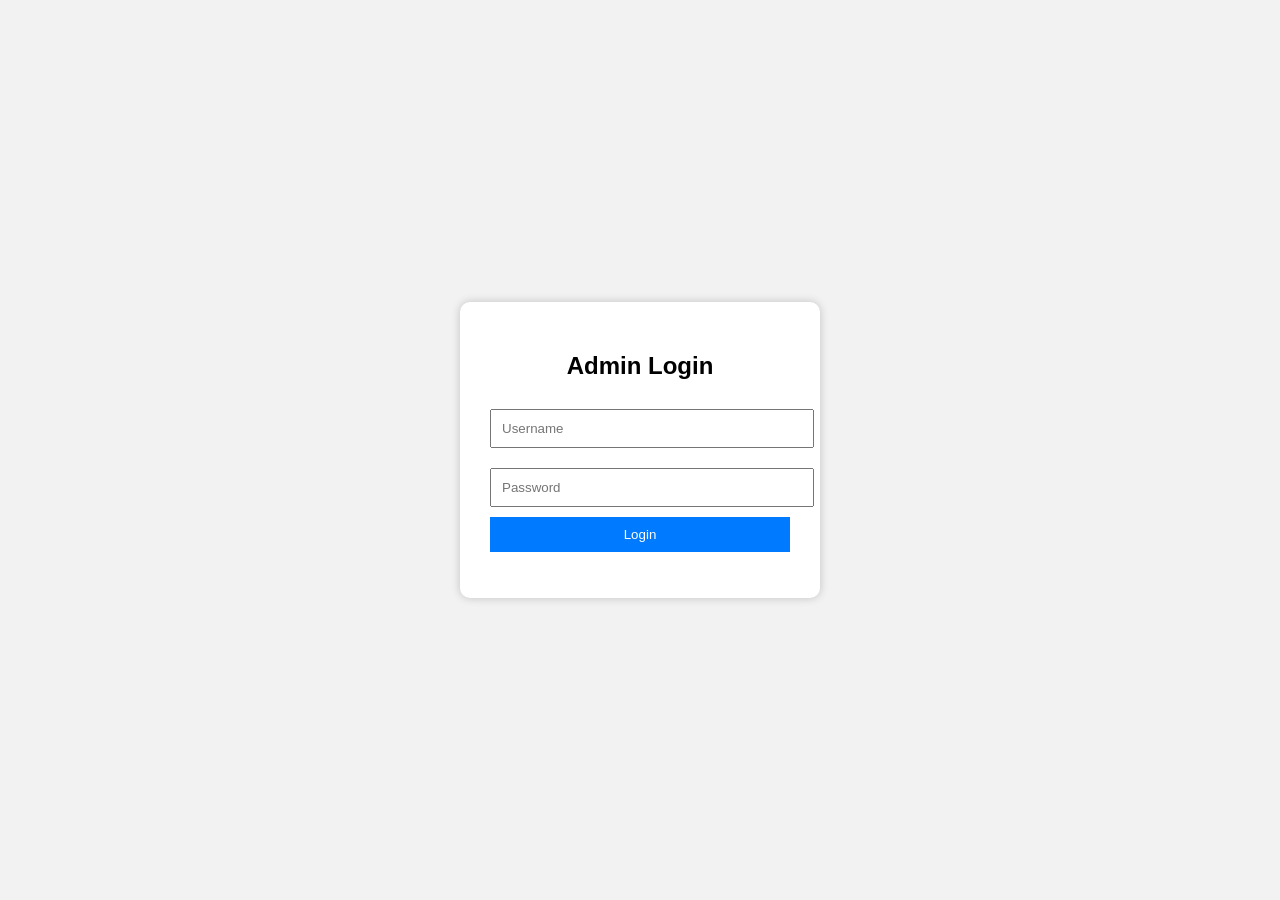
==== backup.html @ 8e874106 "Added backup and recovery system for CMS data" ====
<!DOCTYPE html>
<html lang="en">

<head>

<meta charset="UTF-8">

<title>Backup - CMS</title>

<link rel="stylesheet" href="css/style.css">
<link rel="stylesheet" href="css/backup.css">

</head>


<body>


<div class="container">


<div class="sidebar">

<h2>CMS</h2>

<a href="dashboard.html">Dashboard</a>
<a href="customers.html">Customers</a>
<a href="installments.html">Installments</a>
<a href="major-sheet.html">Major Sheet</a>
<a href="reports.html">Reports</a>
<a href="branches.html">Branches</a>
<a href="cleared.html">Cleared</a>
<a href="history.html">History</a>
<a href="backup.html">Backup</a>


</div>



<div class="main">


<div class="topbar">

<h3>Backup & Recovery</h3>

<button class="logout-btn" onclick="logout()">
Logout
</button>

</div>



<h2>Data Backup</h2>


<button onclick="backupData()">
Download Backup
</button>



<h2>Restore Data</h2>


<input type="file" id="restoreFile">


<button onclick="restoreData()">
Restore Backup
</button>

<p id="message"></p>
</div>
</div>
<script src="script.js"></script>
<script src="js/auth.js"></script>
<script src="js/backup.js"></script>
</body>

</html>
---- css/style.css ----
/*========== Logout Button ==========*/

.logout-btn{
    display:block;
    margin:0;
    padding:8px 18px;
    background:#dc3545;
    color:white;
    border:none;
    border-radius:5px;
    cursor:pointer;
    font-size:14px;
}

.logout-btn:hover{
    background:#b02a37;
}

.topbar{
    display:flex;
    justify-content:space-between;
    align-items:center;
    background:white;
    padding:10px 20px;
    margin-bottom:20px;
}
/*========== Side Bar ==========*/

/*========== Layout ==========*/

.container{
    display:flex;
    min-height:100vh;
}


/*========== Sidebar ==========*/

.sidebar{
    width:220px;
    min-height:100vh;
    background:#111;
    color:white;
    padding:20px;
    box-sizing:border-box;
    flex-shrink:0;
}

.sidebar a{
    display:block;
    color:white;
    text-decoration:none;
    margin:15px 0;
}

.sidebar a:hover{
    color:#00ff88;
}

/*========== Main Content ==========*/

.main{
    flex:1;
    padding:20px;
    overflow-x:auto;
}
---- css/backup.css ----
.main button{
padding:10px 20px;
background:#111;
color:white;
border:none;
cursor:pointer;
margin:10px;

}

.main button:hover{
background:green;
}

#restoreFile{
margin:20px;
}
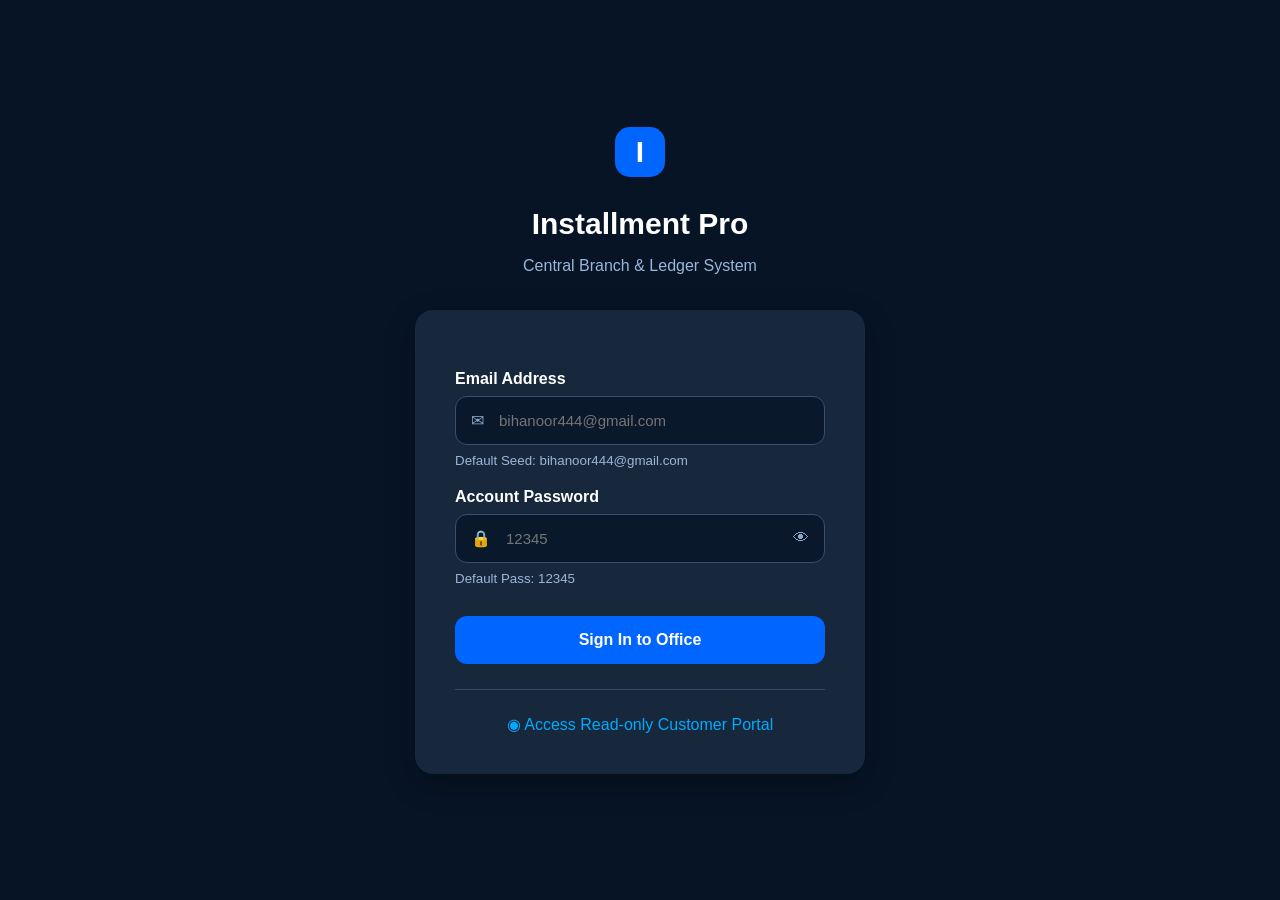
==== commit 9b853c72: "Revamped complete CMS frontend with consistent styling, responsive layout, and improved functionalit" ====
--- a/backup.html
+++ b/backup.html
@@ -11,70 +11,60 @@
 <link rel="stylesheet" href="css/backup.css">
 
 </head>
+<body>
+    <button class="hamburger" onclick="toggleSidebar()">☰</button>
+    <div class="layout">
+<aside class="sidebar" id="sidebar">
+   
+    <div class="logo">
+        <div class="logo-icon">I</div>
+        <button class="close-btn" onclick="closeSidebar()">✕</button>
+        <div>
+        <h3>Installment Pro</h3>
+        <p>Central Management</p>
+        </div>
+    </div>
+    <div class="profile">
+        <h4 id="userRole">Super Admin</h4>
+        <p> Administrator</p>
+        <span class="connected">● Connected</span>
+    </div>
+    <nav>
+
+        <a href="dashboard.html">▦ Dashboard</a>
+        <a href="customers.html">♙ Customer Profiles</a>
+        <a href="installments.html">💳 Installments</a>
+        <a href="major-sheet.html"> ▣ Major Ledger</a>
+        <a href="reports.html">📊 Reports</a>
+        <a href="branches.html"> ⚯ Branch Control</a>
+        <a href="cleared.html">✓ Cleared Accounts</a>
+        <a href="history.html">◉ Security & Audits</a>
+        <a class="active" href="backup.html"> 💾 Backup</a>
+        <a href="customer-portal.html">👤 Customer Portal</a>
+    </nav>
+    <button class="signout-btn" onclick="logout()">↪ Sign Out</button>
+</aside>
+
+<main class="main">
 
 
-<body>
+<div class="backup-card">
+<h2>💾 Data Backup</h2>
 
+<p>Download complete system data backup.</p>
+<button onclick="backupData()">Download Backup</button>
 
-<div class="container">
-
-
-<div class="sidebar">
-
-<h2>CMS</h2>
-
-<a href="dashboard.html">Dashboard</a>
-<a href="customers.html">Customers</a>
-<a href="installments.html">Installments</a>
-<a href="major-sheet.html">Major Sheet</a>
-<a href="reports.html">Reports</a>
-<a href="branches.html">Branches</a>
-<a href="cleared.html">Cleared</a>
-<a href="history.html">History</a>
-<a href="backup.html">Backup</a>
-
+<hr>
+<h2>♻ Restore Data</h2>
+<p>Upload previous backup file.</p>
+<input type="file" id="restoreFile">
+<button onclick="restoreData()">Restore Backup</button>
+<p id="message"></p>
 
 </div>
-
-
-
-<div class="main">
-
-
-<div class="topbar">
-
-<h3>Backup & Recovery</h3>
-
-<button class="logout-btn" onclick="logout()">
-Logout
-</button>
-
+</main>
 </div>
-
-
-
-<h2>Data Backup</h2>
-
-
-<button onclick="backupData()">
-Download Backup
-</button>
-
-
-
-<h2>Restore Data</h2>
-
-
-<input type="file" id="restoreFile">
-
-
-<button onclick="restoreData()">
-Restore Backup
-</button>
-
-<p id="message"></p>
-</div>
-</div>
+<script src="js/sidebar.js"></script>
 <script src="script.js"></script>
 <script src="js/auth.js"></script>
 <script src="js/backup.js"></script>
--- a/css/style.css
+++ b/css/style.css
@@ -1,67 +1,220 @@
+*{
+    margin:0;
+    padding:0;
+    box-sizing:border-box;
+    font-family:Arial, Helvetica, sans-serif;
+}
+body{
+    background:#f5f8fc;
+}
+.layout,.container{
+    display:flex;
+    min-height:100vh;
+}
+.sidebar{
+    width:230px;
+    min-height:100vh;
+    background:white;
+    border-right:1px solid #ddd;
+    padding:20px 0;
+    display:flex;
+    flex-direction:column;
+    flex-shrink:2;
+}
+.logo{
+    display:flex;
+    align-items:center;
+    gap:12px;
+    padding:0 20px 20px;
+    border-bottom:1px solid #eee;
+}
+.logo-icon{
+    width:38px;
+    height:38px;
+    background:#3d40ce;
+    color:white;
+    display:flex;
+    align-items:center;
+    justify-content:center;
+    border-radius:10px;
+    font-weight:bold;
+    font-size:20px;
+}
+.logo h3{
+    font-size:17px;
+}
+.logo p{
+    color:#888;
+    font-size:12px;
+}
+.profile,.profile-card{
+    margin:15px;
+    padding:15px;
+    background:#f8fafc;
+    border-radius:12px;
+    border:1px solid #e5e7eb;
+}
+.profile p,.profile-card p{
+    color:#777;
+    margin:5px 0;
+}
+.connected{
+    color:#00a86b;
+}
+.sidebar nav{
+    flex:1;
+}
+.sidebar nav a{
+    display:block;
+    text-decoration:none;
+    color:#344767;
+    padding:12px 20px;
+    margin:5px 12px;
+    border-radius:10px;
+    font-size:14px;
+}
+.sidebar nav a:hover{
+    background:#edf4ff;
+    color:#3d40ce;
+}
+.sidebar nav .active{
+    background:#3d40ce;
+    color:white;
+}
+.signout-btn,.logout{
+    margin:20px;
+    padding:12px;
+    border:none;
+    background:white;
+    color:#dc3545;
+    cursor:pointer;
+    text-align:left;
+    border-radius:8px;
+    font-size:15px;
+}
+.signout-btn:hover,.logout:hover{
+    background:#ffe5e5;
+}
+.main{
+    flex:1;
+    padding:30px;
+    overflow:auto;
+}
+@media(max-width:900px){
+.sidebar{
+    width:200px;
+}
+}
+@media(max-width:700px){
+.layout,.container{
+    flex-direction:column;
+}
+.sidebar{
+    width:100%;
+    min-height:auto;
+}
+.main{
+    padding:15px;
+}
+}
+/* ================= HAMBURGER ================= */
 
-/*========== Logout Button ==========*/
+.hamburger{
+display:none;
+position:fixed;
+top:15px;
+left:15px;
+z-index:2000;
+background:#3d40ce;
+color:white;
+border:none;
+font-size:24px;
+padding:8px 12px;
+border-radius:8px;
+cursor:pointer;
+}
+/* ================= MOBILE SIDEBAR ================= */
 
-.logout-btn{
-    display:block;
-    margin:0;
-    padding:8px 18px;
-    background:#dc3545;
-    color:white;
-    border:none;
-    border-radius:5px;
-    cursor:pointer;
-    font-size:14px;
-}
+@media(max-width:700px){
+.hamburger{
+display:block;
+}
+.sidebar{
+position:fixed;
+left:-260px;
+top:0;
+height:100vh;
+z-index:1500;
+transition:0.3s;
+box-shadow:5px 0 15px rgba(0,0,0,0.2);
+}
+.sidebar.active{
+left:0;
+}
+.main{
+padding-top:70px;
+}
+.container,.layout{
+display:block;
+}
+}
+/* ================= MOBILE SIDEBAR ================= */
 
-.logout-btn:hover{
-    background:#b02a37;
-}
-
-.topbar{
-    display:flex;
-    justify-content:space-between;
-    align-items:center;
-    background:white;
-    padding:10px 20px;
-    margin-bottom:20px;
-}
-/*========== Side Bar ==========*/
-
-/*========== Layout ==========*/
-
-.container{
-    display:flex;
-    min-height:100vh;
-}
-
-
-/*========== Sidebar ==========*/
-
-.sidebar{
-    width:220px;
-    min-height:100vh;
-    background:#111;
-    color:white;
-    padding:20px;
-    box-sizing:border-box;
-    flex-shrink:0;
-}
-
-.sidebar a{
-    display:block;
-    color:white;
-    text-decoration:none;
-    margin:15px 0;
-}
-
-.sidebar a:hover{
-    color:#00ff88;
-}
-
-/*========== Main Content ==========*/
-
-.main{
-    flex:1;
-    padding:20px;
-    overflow-x:auto;
+.menu-btn{
+display:none;
+position:fixed;
+top:15px;
+left:15px;
+z-index:3000;
+background:#3d40ce;
+color:white;
+border:none;
+font-size:25px;
+width:45px;
+height:45px;
+border-radius:10px;
+cursor:pointer;
+}
+.close-btn{
+display:none;
+position:absolute;
+right:15px;
+top:20px;
+background:none;
+border:none;
+font-size:28px;
+color:#333;
+cursor:pointer;
+}
+@media(max-width:700px){
+.menu-btn{
+display:block;
+}
+.sidebar{
+position:fixed;
+top:0;
+left:-260px;
+width:240px;
+height:100vh;
+background:white;
+z-index:2000;
+transition:0.3s;
+overflow-y:auto;
+box-shadow:5px 0 20px rgba(0,0,0,0.2);
+}
+.sidebar.active{
+left:0;
+}
+.close-btn{
+display:block;
+}
+.logo,
+.profile,
+.sidebar nav,
+.signout-btn{
+display:block;
+}
+.main{
+padding-top:80px;
+}
 }
--- a/css/backup.css
+++ b/css/backup.css
@@ -1,17 +1,61 @@
-.main button{
-padding:10px 20px;
-background:#111;
-color:white;
-border:none;
-cursor:pointer;
-margin:10px;
+/* Backup Page */
+
+.main h2{
+
+font-size:24px;
+margin-bottom:20px;
+color:#111;
 
 }
 
-.main button:hover{
-background:green;
+.main{
+background:#f5f8fc;
+
+}
+.backup-card{
+background:white;
+padding:30px;
+border-radius:15px;
+border:1px solid #ddd;
+max-width:600px;
+box-shadow:0 2px 8px rgba(0,0,0,0.08);
+}
+.main button{
+padding:12px 25px;
+background:#0866ff;
+color:white;
+border:none;
+border-radius:8px;
+cursor:pointer;
+font-size:15px;
+margin:10px 0;
+
 }
 
+
+.main button:hover{
+
+background:#0052cc;
+
+}
+
+
+
 #restoreFile{
-margin:20px;
+
+padding:10px;
+background:white;
+border:1px solid #ddd;
+border-radius:8px;
+
+}
+
+
+
+#message{
+
+margin-top:15px;
+color:green;
+font-weight:bold;
+
 }
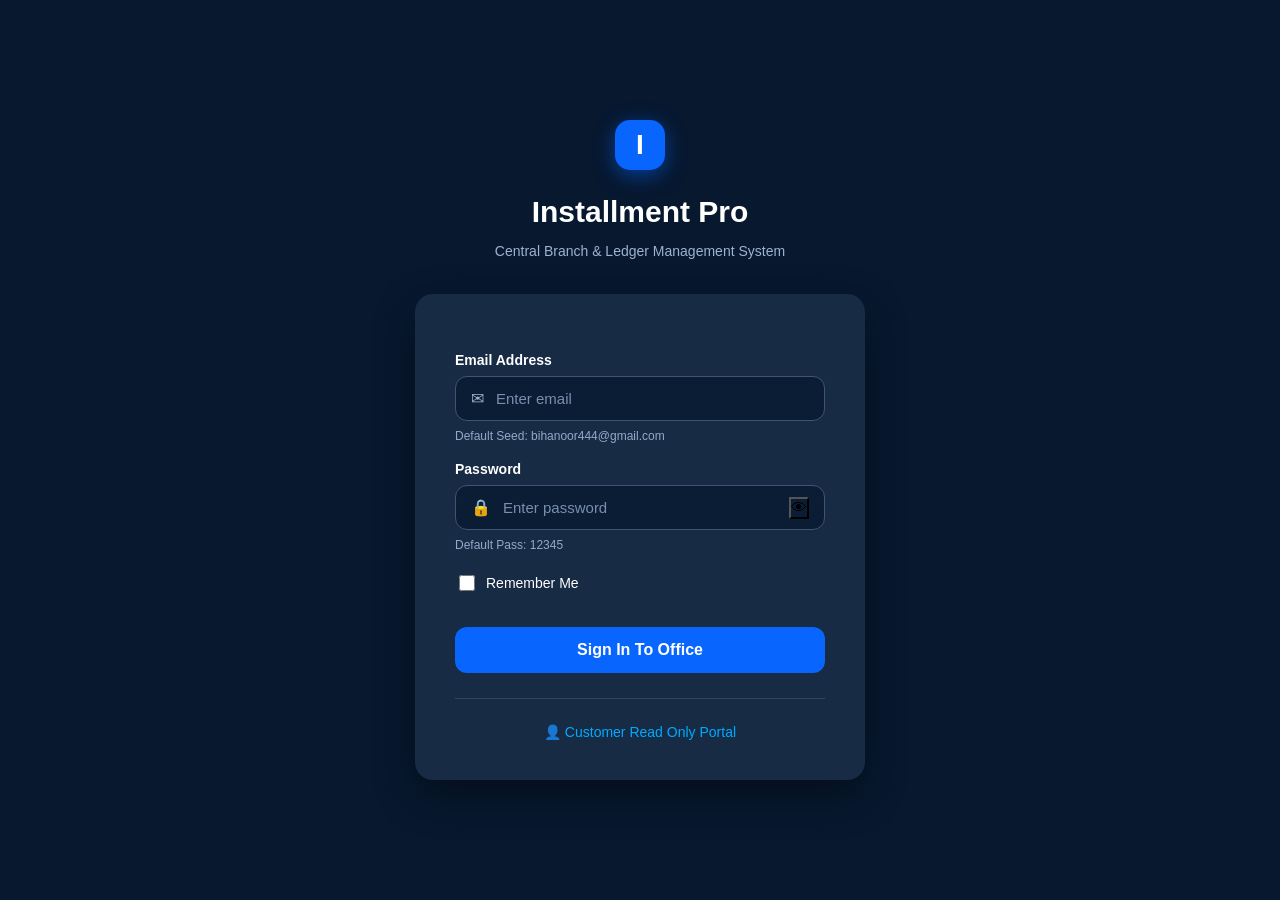
==== commit 078d6039: "Upgrade CMS system with enhanced management modules, security features and responsive UI improvement" ====
--- a/backup.html
+++ b/backup.html
@@ -4,70 +4,302 @@
 <head>
 
 <meta charset="UTF-8">
-
-<title>Backup - CMS</title>
+<meta name="viewport" content="width=device-width, initial-scale=1.0">
+
+<title>
+Backup Management - CMS
+</title>
+
 
 <link rel="stylesheet" href="css/style.css">
 <link rel="stylesheet" href="css/backup.css">
 
+
 </head>
+
+
 <body>
-    <button class="hamburger" onclick="toggleSidebar()">☰</button>
-    <div class="layout">
+
+
+<button class="hamburger" onclick="toggleSidebar()">
+☰
+</button>
+
+
+
+<div class="layout">
+
+
+
+<!-- ================= SIDEBAR ================= -->
+
 <aside class="sidebar" id="sidebar">
-   
-    <div class="logo">
-        <div class="logo-icon">I</div>
-        <button class="close-btn" onclick="closeSidebar()">✕</button>
-        <div>
-        <h3>Installment Pro</h3>
-        <p>Central Management</p>
-        </div>
-    </div>
-    <div class="profile">
-        <h4 id="userRole">Super Admin</h4>
-        <p> Administrator</p>
-        <span class="connected">● Connected</span>
-    </div>
-    <nav>
-
-        <a href="dashboard.html">▦ Dashboard</a>
-        <a href="customers.html">♙ Customer Profiles</a>
-        <a href="installments.html">💳 Installments</a>
-        <a href="major-sheet.html"> ▣ Major Ledger</a>
-        <a href="reports.html">📊 Reports</a>
-        <a href="branches.html"> ⚯ Branch Control</a>
-        <a href="cleared.html">✓ Cleared Accounts</a>
-        <a href="history.html">◉ Security & Audits</a>
-        <a class="active" href="backup.html"> 💾 Backup</a>
-        <a href="customer-portal.html">👤 Customer Portal</a>
-    </nav>
-    <button class="signout-btn" onclick="logout()">↪ Sign Out</button>
+
+
+<div class="logo">
+
+<div class="logo-icon">
+I
+</div>
+
+
+<button class="close-btn" onclick="closeSidebar()">
+✕
+</button>
+
+
+<div>
+
+<h3>
+Installment Pro
+</h3>
+
+<p>
+Central Management
+</p>
+
+</div>
+
+
+</div>
+
+
+
+
+
+<div class="profile">
+
+<h4 id="userRole">
+Super Admin
+</h4>
+
+<p>
+Administrator
+</p>
+
+<span class="connected">
+● Connected
+</span>
+
+
+</div>
+
+
+
+
+
+<nav>
+
+
+<a href="dashboard.html">
+▦ Dashboard
+</a>
+
+
+<a href="customers.html">
+♙ Customer Profiles
+</a>
+
+
+<a href="installments.html">
+💳 Installments
+</a>
+
+
+
+<a href="major-sheet.html">
+▣ Major Ledger
+</a>
+
+
+
+<a href="reports.html">
+📊 Reports
+</a>
+
+
+
+<a href="branches.html">
+⚯ Branch Control
+</a>
+
+
+
+<a href="cleared.html">
+✓ Cleared Accounts
+</a>
+
+
+
+<a href="history.html">
+◉ Security & Audits
+</a>
+
+
+
+<a class="active" href="backup.html">
+💾 Backup
+</a>
+
+
+
+<a href="customer-portal.html">
+👤 Customer Portal
+</a>
+
+
+
+</nav>
+
+
+
+
+
+<button class="signout-btn" onclick="logout()">
+
+↪ Sign Out
+
+</button>
+
+
+
 </aside>
 
-<main class="main">
-
-
-<div class="backup-card">
-<h2>💾 Data Backup</h2>
-
-<p>Download complete system data backup.</p>
-<button onclick="backupData()">Download Backup</button>
-
-<hr>
-<h2>♻ Restore Data</h2>
-<p>Upload previous backup file.</p>
-<input type="file" id="restoreFile">
-<button onclick="restoreData()">Restore Backup</button>
-<p id="message"></p>
-
-</div>
-</main>
+
+
+
+
+<!-- ================= MAIN CONTENT ================= -->
+
+
+<div class="main">
+
+
+
+<div class="backup-container">
+
+
+
+<h2>
+💾 Backup & Restore Management
+</h2>
+
+
+
+<p class="description">
+
+Securely manage CMS data backup and recovery.
+
+</p>
+
+
+
+
+
+<div class="backup-grid">
+
+
+
+
+
+<!-- BACKUP CARD -->
+
+
+<div class="backup-box">
+
+
+<div class="icon">
+📥
+</div>
+
+
+<h3>
+Create Backup
+</h3>
+
+
+
+<p>
+
+Download complete system data including:
+
+</p>
+
+
+<ul>
+
+<li>Customers Records</li>
+
+<li>Branch Information</li>
+
+<li>User Accounts</li>
+
+<li>Audit History</li>
+
+</ul>
+
+
+
+<button onclick="backupData()">
+
+Download Backup
+
+</button>
+
+
+</div>
+
+
+
+
+
+
+
+<!-- RESTORE CARD -->
+
+
+<div class="backup-box">
+
+
+<div class="icon">
+♻️
+</div>
+
+
+<h3>
+Restore Backup
+</h3>
+
+
+
+<p>
+
+Upload previous CMS backup file.
+</p>
+<input 
+type="file"
+id="restoreFile"
+accept=".json"
+>
+<button onclick="restoreData()">Restore Data</button>
+</div>
+</div>
+<div id="message">
+</div>
+<div class="warning">
+⚠ Warning:
+<br>
+Restoring backup will replace existing system data.
+Make sure you have a current backup before restoring.
+</div>
+</div>
+</div>
 </div>
 <script src="js/sidebar.js"></script>
 <script src="script.js"></script>
+<script src="js/setup.js"></script>
 <script src="js/auth.js"></script>
+<script src="js/history.js"></script>
 <script src="js/backup.js"></script>
 </body>
-
 </html>
--- a/css/backup.css
+++ b/css/backup.css
@@ -1,61 +1,245 @@
-/* Backup Page */
-
-.main h2{
-
-font-size:24px;
-margin-bottom:20px;
-color:#111;
-
-}
+/* ================= BACKUP PAGE ================= */
+
 
 .main{
+
 background:#f5f8fc;
 
 }
-.backup-card{
+
+
+
+.backup-container{
+
+max-width:1000px;
+
+}
+
+
+
+.backup-container h2{
+
+font-size:28px;
+
+color:#1f2937;
+
+margin-bottom:10px;
+
+}
+
+
+
+.description{
+
+color:#666;
+
+margin-bottom:25px;
+
+}
+
+
+
+
+
+.backup-grid{
+
+display:grid;
+
+grid-template-columns:
+repeat(auto-fit,minmax(300px,1fr));
+
+gap:25px;
+
+}
+
+
+
+
+
+.backup-box{
+
 background:white;
+
 padding:30px;
+
 border-radius:15px;
-border:1px solid #ddd;
-max-width:600px;
-box-shadow:0 2px 8px rgba(0,0,0,0.08);
-}
-.main button{
-padding:12px 25px;
-background:#0866ff;
+
+box-shadow:
+0 4px 12px rgba(0,0,0,0.08);
+
+border:1px solid #e5e7eb;
+
+}
+
+
+
+
+
+.icon{
+
+font-size:40px;
+
+margin-bottom:15px;
+
+}
+
+
+
+
+
+.backup-box h3{
+
+font-size:20px;
+
+margin-bottom:10px;
+
+color:#111827;
+
+}
+
+
+
+
+
+.backup-box p{
+
+color:#666;
+
+line-height:1.5;
+
+}
+
+
+
+
+
+.backup-box ul{
+
+margin:15px 0;
+
+padding-left:20px;
+
+color:#555;
+
+}
+
+
+
+
+
+.backup-box li{
+
+margin:8px 0;
+
+}
+
+
+
+
+
+.backup-box button{
+
+background:#3d40ce;
+
 color:white;
+
 border:none;
+
+padding:12px 22px;
+
 border-radius:8px;
+
 cursor:pointer;
+
 font-size:15px;
-margin:10px 0;
-
-}
-
-
-.main button:hover{
-
-background:#0052cc;
-
-}
+
+margin-top:15px;
+
+}
+
+
+
+
+
+.backup-box button:hover{
+
+background:#292bb0;
+
+}
+
+
 
 
 
 #restoreFile{
 
+width:100%;
+
 padding:10px;
-background:white;
-border:1px solid #ddd;
+
+border:1px solid #ccc;
+
 border-radius:8px;
 
-}
+margin-top:15px;
+
+}
+
+
 
 
 
 #message{
 
-margin-top:15px;
+margin-top:25px;
+
+padding:12px;
+
 color:green;
+
 font-weight:bold;
 
+}
+
+
+
+
+
+.warning{
+
+margin-top:30px;
+
+background:#fff3cd;
+
+border-left:5px solid orange;
+
+padding:15px;
+
+border-radius:8px;
+
+color:#664d03;
+
+}
+
+
+
+
+
+@media(max-width:700px){
+
+
+.backup-container{
+
+padding:10px;
+
+}
+
+
+.backup-grid{
+
+grid-template-columns:1fr;
+
+}
+
+
 }
